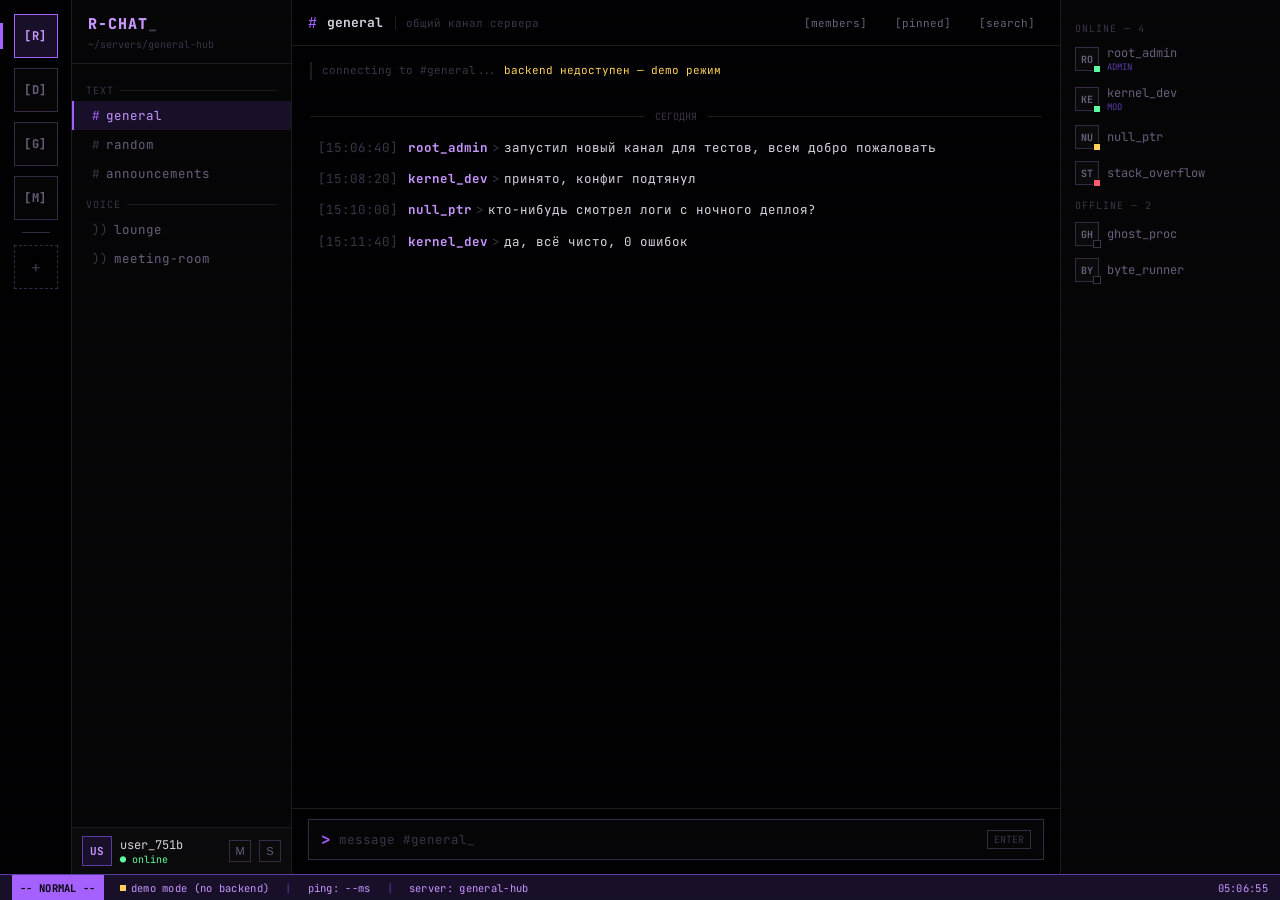
==== public/index.html @ 2342cffc "Add files via upload" ====
<!DOCTYPE html>
<html lang="ru">
<head>
<meta charset="UTF-8">
<title>R-CHAT</title>
<style>
@import url('https://fonts.googleapis.com/css2?family=JetBrains+Mono:wght@400;500;600;700;800&display=swap');

:root{
  --bg-void:#000000;
  --bg-panel:#050505;
  --bg-panel-alt:#0a0a0a;
  --bg-hover:#121212;
  --purple:#a561ff;
  --purple-bright:#c896ff;
  --purple-dim:#5e3aa6;
  --purple-deep:#180f28;
  --border:#1c1c1c;
  --border-bright:#332a44;
  --text:#d6d1e0;
  --text-dim:#68607c;
  --text-dimmer:#3a3548;
  --green:#5dffa0;
  --red:#ff5c6c;
  --yellow:#ffd15c;
}

*{box-sizing:border-box; margin:0; padding:0; border-radius:0 !important;}

html,body{
  height:100%;
  background:var(--bg-void);
  color:var(--text);
  font-family:'JetBrains Mono', monospace;
  overflow:hidden;
}

::selection{ background:var(--purple-dim); color:#fff; }

::-webkit-scrollbar{ width:8px; height:8px; }
::-webkit-scrollbar-track{ background:var(--bg-panel); }
::-webkit-scrollbar-thumb{ background:var(--border-bright); }
::-webkit-scrollbar-thumb:hover{ background:var(--purple-dim); }

body::before{
  content:"";
  position:fixed; inset:0;
  pointer-events:none;
  background:repeating-linear-gradient(
    to bottom,
    rgba(165,97,255,0.012) 0px,
    rgba(165,97,255,0.012) 1px,
    transparent 1px,
    transparent 3px
  );
  z-index:999;
}

.app{
  display:grid;
  grid-template-columns: 72px 220px 1fr 220px;
  grid-template-rows: 1fr 26px;
  height:100vh;
  width:100vw;
}

/* ================= SERVER RAIL ================= */
.server-rail{
  grid-row: 1 / 2;
  background:var(--bg-void);
  border-right:1px solid var(--border);
  display:flex;
  flex-direction:column;
  align-items:center;
  padding:14px 0;
  gap:10px;
  overflow-y:auto;
}
.server-btn{
  width:44px; height:44px;
  border:1px solid var(--border-bright);
  background:var(--bg-panel);
  color:var(--text-dim);
  display:flex; align-items:center; justify-content:center;
  font-size:12px; font-weight:700;
  cursor:pointer;
  position:relative;
  letter-spacing:0.5px;
  transition:border-color .12s, color .12s, background .12s;
}
.server-btn:hover{ border-color:var(--purple); color:var(--purple-bright); background:var(--bg-hover); }
.server-btn.active{
  border-color:var(--purple);
  color:var(--purple-bright);
  background:var(--purple-deep);
}
.server-btn.active::before{
  content:"";
  position:absolute; left:-15px; top:50%; transform:translateY(-50%);
  width:3px; height:26px;
  background:var(--purple);
}
.server-sep{
  width:28px; height:1px;
  background:var(--border-bright);
  margin:2px 0;
}
.server-add{
  width:44px; height:44px;
  border:1px dashed var(--border-bright);
  background:transparent;
  color:var(--text-dimmer);
  display:flex; align-items:center; justify-content:center;
  font-size:16px;
  cursor:pointer;
}
.server-add:hover{ color:var(--purple); border-color:var(--purple); }

/* ================= CHANNEL LIST ================= */
.channel-col{
  grid-row: 1 / 2;
  background:var(--bg-panel);
  border-right:1px solid var(--border);
  display:flex;
  flex-direction:column;
  min-width:0;
}
.brand{
  padding:14px 16px 12px 16px;
  border-bottom:1px solid var(--border);
}
.brand-logo{
  font-size:15px; font-weight:800; letter-spacing:1px;
  color:var(--purple-bright);
}
.brand-logo span{ color:var(--text-dimmer); }
.brand-path{
  margin-top:4px;
  font-size:10px;
  color:var(--text-dimmer);
  white-space:nowrap; overflow:hidden; text-overflow:ellipsis;
}

.channel-scroll{ flex:1; overflow-y:auto; padding:10px 0; }

.chan-group-label{
  font-size:10px;
  color:var(--text-dimmer);
  padding:10px 14px 4px 14px;
  letter-spacing:1px;
  display:flex; align-items:center; gap:6px;
}
.chan-group-label::after{
  content:"";
  flex:1; height:1px;
  background:var(--border);
}

.chan-item{
  padding:6px 14px 6px 18px;
  font-size:12.5px;
  color:var(--text-dim);
  cursor:pointer;
  display:flex; align-items:center; gap:6px;
  border-left:2px solid transparent;
  white-space:nowrap; overflow:hidden; text-overflow:ellipsis;
}
.chan-item:hover{ background:var(--bg-hover); color:var(--text); }
.chan-item.active{
  background:var(--purple-deep);
  color:var(--purple-bright);
  border-left:2px solid var(--purple);
}
.chan-hash{ color:var(--text-dimmer); }
.chan-item.active .chan-hash{ color:var(--purple); }

.user-footer{
  border-top:1px solid var(--border);
  padding:8px 10px;
  display:flex; align-items:center; gap:8px;
  background:var(--bg-panel-alt);
}
.user-avatar{
  width:30px; height:30px;
  background:var(--purple-deep);
  border:1px solid var(--purple-dim);
  color:var(--purple-bright);
  display:flex; align-items:center; justify-content:center;
  font-size:11px; font-weight:700;
  flex-shrink:0;
}
.user-meta{ min-width:0; flex:1; }
.user-name{ font-size:12px; color:var(--text); white-space:nowrap; overflow:hidden; text-overflow:ellipsis;}
.user-tag{ font-size:10px; color:var(--green); }
.user-icon-btn{
  width:22px; height:22px;
  border:1px solid var(--border-bright);
  color:var(--text-dim);
  background:transparent;
  display:flex; align-items:center; justify-content:center;
  font-size:11px; cursor:pointer;
}
.user-icon-btn:hover{ color:var(--purple-bright); border-color:var(--purple); }

/* ================= MAIN CHAT ================= */
.chat-col{
  grid-row: 1 / 2;
  display:flex;
  flex-direction:column;
  min-width:0;
  background:var(--bg-void);
}
.chat-header{
  height:46px;
  border-bottom:1px solid var(--border);
  display:flex; align-items:center;
  padding:0 16px;
  gap:10px;
  flex-shrink:0;
}
.chat-header .chan-hash{ color:var(--purple); font-size:15px; }
.chat-header .chan-title{ font-size:13px; font-weight:700; color:var(--text); }
.chat-header .chan-desc{
  font-size:11px; color:var(--text-dimmer);
  border-left:1px solid var(--border);
  padding-left:10px; margin-left:2px;
  white-space:nowrap; overflow:hidden; text-overflow:ellipsis;
}
.chat-header .spacer{flex:1;}
.chat-header .header-icon{
  font-size:11px; color:var(--text-dim); cursor:pointer; padding:4px 8px; border:1px solid transparent;
}
.chat-header .header-icon:hover{ border-color:var(--border-bright); color:var(--purple-bright); }

.msg-log{
  flex:1;
  overflow-y:auto;
  padding:16px 18px;
  display:flex; flex-direction:column;
  gap:2px;
}
.log-boot{
  color:var(--text-dimmer);
  font-size:11px;
  margin-bottom:14px;
  line-height:1.6;
  border-left:2px solid var(--border);
  padding-left:10px;
}
.log-boot .ok{ color:var(--green); }
.log-boot .warn{ color:var(--yellow); }

.msg-row{
  display:flex;
  gap:10px;
  padding:5px 8px;
  font-size:12.5px;
  line-height:1.55;
  align-items:flex-start;
}
.msg-row:hover{ background:var(--bg-panel); }
.msg-time{ color:var(--text-dimmer); flex-shrink:0; user-select:none; }
.msg-time::before{content:"["; }
.msg-time::after{content:"]"; }
.msg-body{ min-width:0; word-break:break-word; }
.msg-user{ color:var(--purple-bright); font-weight:700; }
.msg-user.self{ color:var(--green); }
.msg-arrow{ color:var(--text-dimmer); margin:0 4px; }
.msg-text{ color:var(--text); }

.day-divider{
  display:flex; align-items:center; gap:10px;
  color:var(--text-dimmer);
  font-size:10px;
  margin:14px 0 8px 0;
}
.day-divider::before, .day-divider::after{
  content:""; flex:1; height:1px; background:var(--border);
}

.input-bar{
  border-top:1px solid var(--border);
  padding:10px 16px 14px 16px;
  flex-shrink:0;
}
.input-wrap{
  display:flex; align-items:center;
  border:1px solid var(--border-bright);
  background:var(--bg-panel);
  padding:9px 12px;
  gap:8px;
}
.input-wrap:focus-within{ border-color:var(--purple); }
.prompt-chr{ color:var(--purple); font-weight:700; user-select:none; }
.input-wrap input{
  flex:1;
  background:transparent;
  border:none;
  outline:none;
  color:var(--text);
  font-family:'JetBrains Mono', monospace;
  font-size:12.5px;
}
.input-wrap input::placeholder{ color:var(--text-dimmer); }
.send-hint{
  font-size:10px; color:var(--text-dimmer);
  border:1px solid var(--border-bright);
  padding:2px 6px;
  flex-shrink:0;
}

/* ================= MEMBERS ================= */
.members-col{
  grid-row: 1 / 2;
  background:var(--bg-panel);
  border-left:1px solid var(--border);
  overflow-y:auto;
  padding:14px 0;
}
.member-group{
  font-size:10px;
  color:var(--text-dimmer);
  padding:8px 14px 4px 14px;
  letter-spacing:1px;
}
.member-row{
  display:flex; align-items:center; gap:8px;
  padding:6px 14px;
  cursor:pointer;
}
.member-row:hover{ background:var(--bg-hover); }
.member-avatar{
  width:24px; height:24px;
  background:var(--bg-panel-alt);
  border:1px solid var(--border-bright);
  color:var(--text-dim);
  display:flex; align-items:center; justify-content:center;
  font-size:10px; font-weight:700;
  position:relative;
  flex-shrink:0;
}
.status-sq{
  position:absolute; right:-3px; bottom:-3px;
  width:8px; height:8px;
  border:1px solid var(--bg-panel);
}
.status-sq.online{ background:var(--green); }
.status-sq.idle{ background:var(--yellow); }
.status-sq.offline{ background:var(--bg-void); border:1px solid var(--text-dimmer); }
.status-sq.dnd{ background:var(--red); }
.member-name{ font-size:12px; color:var(--text-dim); }
.member-row:hover .member-name{ color:var(--text); }
.member-role{ font-size:9px; color:var(--purple-dim); }

/* ================= STATUS BAR ================= */
.status-bar{
  grid-column: 1 / -1;
  grid-row: 2 / 3;
  background:var(--purple-deep);
  border-top:1px solid var(--purple-dim);
  display:flex; align-items:center;
  padding:0 12px;
  font-size:10.5px;
  color:var(--purple-bright);
  gap:16px;
  letter-spacing:0.3px;
}
.status-bar .seg{ display:flex; align-items:center; gap:5px; }
.status-bar .dot{ width:6px; height:6px; background:var(--green); }
.status-bar .dot.warn{ background:var(--yellow); }
.status-bar .divider{ color:var(--purple-dim); }
.status-bar .spacer{ flex:1; }
.status-mode{
  background:var(--purple);
  color:var(--bg-void);
  padding:0 8px;
  height:100%;
  display:flex; align-items:center;
  font-weight:700;
}

.channel-col, .chat-col, .members-col{ min-height:0; }

@media (max-width: 900px){
  .members-col{ display:none; }
  .app{ grid-template-columns: 60px 180px 1fr; }
}
</style>
</head>
<body>

<div class="app">
  <div class="server-rail" id="serverRail"></div>

  <div class="channel-col">
    <div class="brand">
      <div class="brand-logo">R-CHAT<span>_</span></div>
      <div class="brand-path" id="serverPath">~/servers/general-hub</div>
    </div>
    <div class="channel-scroll" id="channelScroll"></div>
    <div class="user-footer">
      <div class="user-avatar" id="myAvatar">YOU</div>
      <div class="user-meta">
        <div class="user-name" id="myName">user</div>
        <div class="user-tag">● online</div>
      </div>
      <button class="user-icon-btn" title="mute">M</button>
      <button class="user-icon-btn" title="settings">S</button>
    </div>
  </div>

  <div class="chat-col">
    <div class="chat-header">
      <span class="chan-hash" id="headerHash">#</span>
      <span class="chan-title" id="headerTitle">general</span>
      <span class="chan-desc" id="headerDesc">общий канал сервера</span>
      <div class="spacer"></div>
      <div class="header-icon">[members]</div>
      <div class="header-icon">[pinned]</div>
      <div class="header-icon">[search]</div>
    </div>

    <div class="msg-log" id="msgLog"></div>

    <div class="input-bar">
      <div class="input-wrap">
        <span class="prompt-chr">&gt;</span>
        <input id="msgInput" type="text" placeholder="message #general_" autocomplete="off" />
        <span class="send-hint">ENTER</span>
      </div>
    </div>
  </div>

  <div class="members-col" id="membersCol"></div>

  <div class="status-bar">
    <div class="status-mode" id="statusMode">-- NORMAL --</div>
    <div class="seg"><span class="dot" id="connDot"></span><span id="connLabel">connecting...</span></div>
    <div class="divider">|</div>
    <div class="seg" id="pingSeg">ping: --ms</div>
    <div class="divider">|</div>
    <div class="seg" id="chanSeg">server: --</div>
    <div class="spacer"></div>
    <div class="seg" id="clockSeg">00:00:00</div>
  </div>
</div>

<script>
/* =====================================================================
   R-CHAT frontend
   Talks to a Cloudflare Worker (+ D1) backend if API_BASE is set below.
   If unset, or if the backend is unreachable, falls back to local demo
   data automatically so the UI still works standalone.
   ===================================================================== */

const API_BASE = ""; // <-- set to your deployed worker URL, e.g. "https://r-chat-api.yoursubdomain.workers.dev"

let USE_MOCK = !API_BASE;

/* ---------- demo/fallback data (mirrors worker/schema.sql) ---------- */
const MOCK_SERVERS = [
  { id:'s1', code:'R', name:'general-hub', path:'~/servers/general-hub' },
  { id:'s2', code:'D', name:'dev-team', path:'~/servers/dev-team' },
  { id:'s3', code:'G', name:'gaming', path:'~/servers/gaming' },
  { id:'s4', code:'M', name:'music-lab', path:'~/servers/music-lab' },
];
const MOCK_CHANNELS = {
  s1: { text:[{id:'c1',name:'general',description:'общий канал сервера'},{id:'c2',name:'random',description:'обо всём и ни о чём'},{id:'c3',name:'announcements',description:'важные объявления'}],
        voice:[{id:'v1',name:'lounge'},{id:'v2',name:'meeting-room'}] },
  s2: { text:[{id:'c4',name:'backend',description:'серверная часть'},{id:'c5',name:'frontend',description:'клиентская часть'},{id:'c6',name:'deploys',description:'логи и релизы'}],
        voice:[{id:'v3',name:'standup'}] },
  s3: { text:[{id:'c7',name:'lobby',description:'сбор группы'},{id:'c8',name:'clips',description:'лучшие моменты'}],
        voice:[{id:'v4',name:'squad-1'},{id:'v5',name:'squad-2'}] },
  s4: { text:[{id:'c9',name:'tracks',description:'делимся треками'}],
        voice:[{id:'v6',name:'listening-room'}] },
};
const MOCK_MEMBERS = {
  s1: [{name:'root_admin',role:'ADMIN',status:'online'},{name:'kernel_dev',role:'MOD',status:'online'},{name:'null_ptr',role:'',status:'idle'},{name:'stack_overflow',role:'',status:'dnd'},{name:'ghost_proc',role:'',status:'offline'},{name:'byte_runner',role:'',status:'offline'}],
  s2: [{name:'root_admin',role:'ADMIN',status:'online'},{name:'compiler_err',role:'',status:'idle'},{name:'segfault',role:'',status:'offline'}],
  s3: [{name:'frag_master',role:'',status:'online'},{name:'afk_check',role:'',status:'idle'},{name:'respawn',role:'',status:'offline'}],
  s4: [{name:'dj_static',role:'',status:'online'},{name:'lofi_beats',role:'',status:'offline'}],
};
const MOCK_MESSAGES = {
  c1: [{user:'root_admin',time:1750000000000,text:'запустил новый канал для тестов, всем добро пожаловать'},
       {user:'kernel_dev',time:1750000100000,text:'принято, конфиг подтянул'},
       {user:'null_ptr',time:1750000200000,text:'кто-нибудь смотрел логи с ночного деплоя?'},
       {user:'kernel_dev',time:1750000300000,text:'да, всё чисто, 0 ошибок'}],
  c2: [{user:'ghost_proc',time:1750000400000,text:'кофе кончился, это критическая ошибка'},
       {user:'byte_runner',time:1750000500000,text:'сочувствую, у меня то же самое'}],
  c3: [{user:'root_admin',time:1750000600000,text:'плановые работы на сервере сегодня в 23:00'}],
  c4: [{user:'root_admin',time:1750000700000,text:'мёрджим ветку feature/auth в main'},
       {user:'compiler_err',time:1750000800000,text:'ревью отправил, два комментария'}],
  c5: [], c6: [{user:'root_admin',time:1750000900000,text:'деплой v1.4.2 завершён успешно'}],
  c7: [{user:'frag_master',time:1750001000000,text:'го катка через 10 минут'}],
  c8: [], c9: [{user:'dj_static',time:1750001100000,text:'новый трек в закрепе, послушайте'}],
};
let mockMsgCounter = 100;

/* ---------- state ---------- */
let servers = [];
let channelsByServer = {};   // serverId -> {text:[], voice:[]}
let membersByServer = {};    // serverId -> []
let currentServer = null;
let currentChannel = null;
let lastMsgTime = 0;
const myName = 'user_' + Math.random().toString(16).slice(2, 6);

/* ---------- api helpers ---------- */
async function apiGet(path){
  const res = await fetch(API_BASE + path);
  if(!res.ok) throw new Error('bad status ' + res.status);
  return res.json();
}
async function apiPost(path, body){
  const res = await fetch(API_BASE + path, {
    method:'POST',
    headers:{'Content-Type':'application/json'},
    body: JSON.stringify(body)
  });
  if(!res.ok) throw new Error('bad status ' + res.status);
  return res.json();
}

function setConnStatus(){
  const dot = document.getElementById('connDot');
  const label = document.getElementById('connLabel');
  if(USE_MOCK){
    dot.classList.add('warn');
    label.textContent = 'demo mode (no backend)';
  } else {
    dot.classList.remove('warn');
    label.textContent = 'connected';
  }
}

/* ---------- data loaders (try API, fall back to mock) ---------- */
async function loadServers(){
  if(!USE_MOCK){
    try{ return await apiGet('/api/servers'); }
    catch(e){ console.warn('backend unreachable, switching to demo data:', e.message); USE_MOCK = true; }
  }
  return MOCK_SERVERS;
}
async function loadChannels(serverId){
  if(!USE_MOCK){
    try{ return await apiGet(`/api/servers/${serverId}/channels`); }
    catch(e){ USE_MOCK = true; }
  }
  return MOCK_CHANNELS[serverId] || { text:[], voice:[] };
}
async function loadMembers(serverId){
  if(!USE_MOCK){
    try{ return await apiGet(`/api/servers/${serverId}/members`); }
    catch(e){ USE_MOCK = true; }
  }
  return MOCK_MEMBERS[serverId] || [];
}
async function loadMessages(channelId, after){
  if(!USE_MOCK){
    try{ return await apiGet(`/api/channels/${channelId}/messages?after=${after}`); }
    catch(e){ USE_MOCK = true; }
  }
  const all = MOCK_MESSAGES[channelId] || [];
  return all.filter(m => m.time > after);
}
async function sendMessage(channelId, user, text){
  if(!USE_MOCK){
    try{ return await apiPost(`/api/channels/${channelId}/messages`, { user, text }); }
    catch(e){ USE_MOCK = true; }
  }
  const msg = { user, text, time: Date.now() + (mockMsgCounter++) };
  if(!MOCK_MESSAGES[channelId]) MOCK_MESSAGES[channelId] = [];
  MOCK_MESSAGES[channelId].push(msg);
  return msg;
}

/* ---------- render: servers ---------- */
const serverRail = document.getElementById('serverRail');
function renderServers(){
  serverRail.innerHTML = '';
  servers.forEach(s=>{
    const btn = document.createElement('div');
    btn.className = 'server-btn' + (s.id===currentServer ? ' active':'');
    btn.textContent = '[' + s.code + ']';
    btn.title = s.name;
    btn.onclick = ()=> switchServer(s.id);
    serverRail.appendChild(btn);
  });
  const sep = document.createElement('div');
  sep.className = 'server-sep';
  serverRail.appendChild(sep);
  const add = document.createElement('div');
  add.className = 'server-add';
  add.textContent = '+';
  add.title = 'добавить сервер';
  serverRail.appendChild(add);
}

/* ---------- render: channels ---------- */
const channelScroll = document.getElementById('channelScroll');
const serverPathEl = document.getElementById('serverPath');
function renderChannels(){
  channelScroll.innerHTML = '';
  const server = servers.find(s=>s.id===currentServer);
  serverPathEl.textContent = server.path;

  const grp = channelsByServer[currentServer];

  const textLabel = document.createElement('div');
  textLabel.className = 'chan-group-label';
  textLabel.textContent = 'TEXT';
  channelScroll.appendChild(textLabel);

  grp.text.forEach(c=>{
    const item = document.createElement('div');
    item.className = 'chan-item' + (c.id===currentChannel ? ' active':'');
    item.innerHTML = '<span class="chan-hash">#</span><span>'+c.name+'</span>';
    item.onclick = ()=> switchChannel(c.id);
    channelScroll.appendChild(item);
  });

  const voiceLabel = document.createElement('div');
  voiceLabel.className = 'chan-group-label';
  voiceLabel.textContent = 'VOICE';
  channelScroll.appendChild(voiceLabel);

  grp.voice.forEach(v=>{
    const item = document.createElement('div');
    item.className = 'chan-item voice';
    item.innerHTML = '<span class="chan-hash">))</span><span>'+v.name+'</span>';
    channelScroll.appendChild(item);
  });
}

/* ---------- render: members ---------- */
const membersCol = document.getElementById('membersCol');
function renderMembers(members){
  membersCol.innerHTML = '';
  const online = members.filter(m=>m.status==='online'||m.status==='idle'||m.status==='dnd');
  const offline = members.filter(m=>m.status==='offline');

  const onlineLabel = document.createElement('div');
  onlineLabel.className = 'member-group';
  onlineLabel.textContent = 'ONLINE — ' + online.length;
  membersCol.appendChild(onlineLabel);
  online.forEach(m=>membersCol.appendChild(memberRow(m)));

  const offlineLabel = document.createElement('div');
  offlineLabel.className = 'member-group';
  offlineLabel.textContent = 'OFFLINE — ' + offline.length;
  membersCol.appendChild(offlineLabel);
  offline.forEach(m=>membersCol.appendChild(memberRow(m)));
}
function memberRow(m){
  const row = document.createElement('div');
  row.className = 'member-row';
  const initials = m.name.slice(0,2).toUpperCase();
  row.innerHTML = `
    <div class="member-avatar">${initials}<span class="status-sq ${m.status}"></span></div>
    <div>
      <div class="member-name">${m.name}</div>
      ${m.role ? '<div class="member-role">'+m.role+'</div>' : ''}
    </div>
  `;
  return row;
}

/* ---------- render: header + messages ---------- */
const headerTitle = document.getElementById('headerTitle');
const headerDesc = document.getElementById('headerDesc');
const msgLog = document.getElementById('msgLog');
const msgInput = document.getElementById('msgInput');
const chanSeg = document.getElementById('chanSeg');

function getCurrentChannelObj(){
  return channelsByServer[currentServer].text.find(c=>c.id===currentChannel);
}
function renderHeader(){
  const c = getCurrentChannelObj();
  headerTitle.textContent = c.name;
  headerDesc.textContent = c.description || '';
  msgInput.placeholder = 'message #' + c.name + '_';
  const server = servers.find(s=>s.id===currentServer);
  chanSeg.textContent = 'server: ' + server.name;
}

function messageRow(m, isSelf){
  const row = document.createElement('div');
  row.className = 'msg-row';
  const time = new Date(m.time);
  const t = [time.getHours(), time.getMinutes(), time.getSeconds()].map(n=>String(n).padStart(2,'0')).join(':');
  const userClass = isSelf ? 'msg-user self' : 'msg-user';
  row.innerHTML = `
    <span class="msg-time">${t}</span>
    <span class="msg-body"><span class="${userClass}">${escapeHtml(m.user)}</span><span class="msg-arrow">&gt;</span><span class="msg-text">${escapeHtml(m.text)}</span></span>
  `;
  return row;
}
function escapeHtml(str){
  const div = document.createElement('div');
  div.textContent = str;
  return div.innerHTML;
}

async function loadAndRenderMessages(){
  msgLog.innerHTML = '';
  const boot = document.createElement('div');
  boot.className = 'log-boot';
  boot.innerHTML = USE_MOCK
    ? `connecting to #${getCurrentChannelObj().name}... <span class="warn">backend недоступен — demo режим</span>`
    : `connecting to #${getCurrentChannelObj().name}...<br>handshake <span class="ok">ok</span> — history loaded — D1 <span class="ok">active</span>`;
  msgLog.appendChild(boot);

  const divider = document.createElement('div');
  divider.className = 'day-divider';
  divider.textContent = 'СЕГОДНЯ';
  msgLog.appendChild(divider);

  const msgs = await loadMessages(currentChannel, 0);
  msgs.forEach(m=>msgLog.appendChild(messageRow(m, m.user===myName)));
  lastMsgTime = msgs.length ? msgs[msgs.length-1].time : 0;
  msgLog.scrollTop = msgLog.scrollHeight;
  setConnStatus();
}

async function pollNewMessages(){
  if(currentChannel === null) return;
  const msgs = await loadMessages(currentChannel, lastMsgTime);
  if(msgs.length){
    msgs.forEach(m=>msgLog.appendChild(messageRow(m, m.user===myName)));
    lastMsgTime = msgs[msgs.length-1].time;
    msgLog.scrollTop = msgLog.scrollHeight;
  }
  setConnStatus();
}

/* ---------- navigation ---------- */
async function switchServer(serverId){
  currentServer = serverId;
  channelsByServer[serverId] = channelsByServer[serverId] || await loadChannels(serverId);
  currentChannel = channelsByServer[serverId].text[0].id;
  renderServers();
  renderChannels();
  renderHeader();
  await loadAndRenderMessages();
  membersByServer[serverId] = await loadMembers(serverId);
  renderMembers(membersByServer[serverId]);
}
async function switchChannel(channelId){
  currentChannel = channelId;
  renderChannels();
  renderHeader();
  await loadAndRenderMessages();
}

/* ---------- send message ---------- */
msgInput.addEventListener('keydown', async (e)=>{
  if(e.key === 'Enter'){
    const val = msgInput.value.trim();
    if(!val) return;
    msgInput.value = '';
    const msg = await sendMessage(currentChannel, myName, val);
    msgLog.appendChild(messageRow(msg, true));
    lastMsgTime = Math.max(lastMsgTime, msg.time);
    msgLog.scrollTop = msgLog.scrollHeight;
    setConnStatus();
  }
});

/* ---------- clock / status bar ---------- */
const clockSeg = document.getElementById('clockSeg');
const pingSeg = document.getElementById('pingSeg');
function tickClock(){
  const now = new Date();
  clockSeg.textContent = [now.getHours(), now.getMinutes(), now.getSeconds()].map(n=>String(n).padStart(2,'0')).join(':');
}
setInterval(tickClock, 1000);
setInterval(()=>{ pingSeg.textContent = 'ping: ' + (Math.floor(Math.random()*20)+8) + 'ms'; }, 4000);
setInterval(pollNewMessages, 3000);
tickClock();

/* ---------- init ---------- */
document.getElementById('myName').textContent = myName;
document.getElementById('myAvatar').textContent = myName.slice(0,2).toUpperCase();

(async function init(){
  servers = await loadServers();
  await switchServer(servers[0].id);
})();
</script>
</body>
</html>
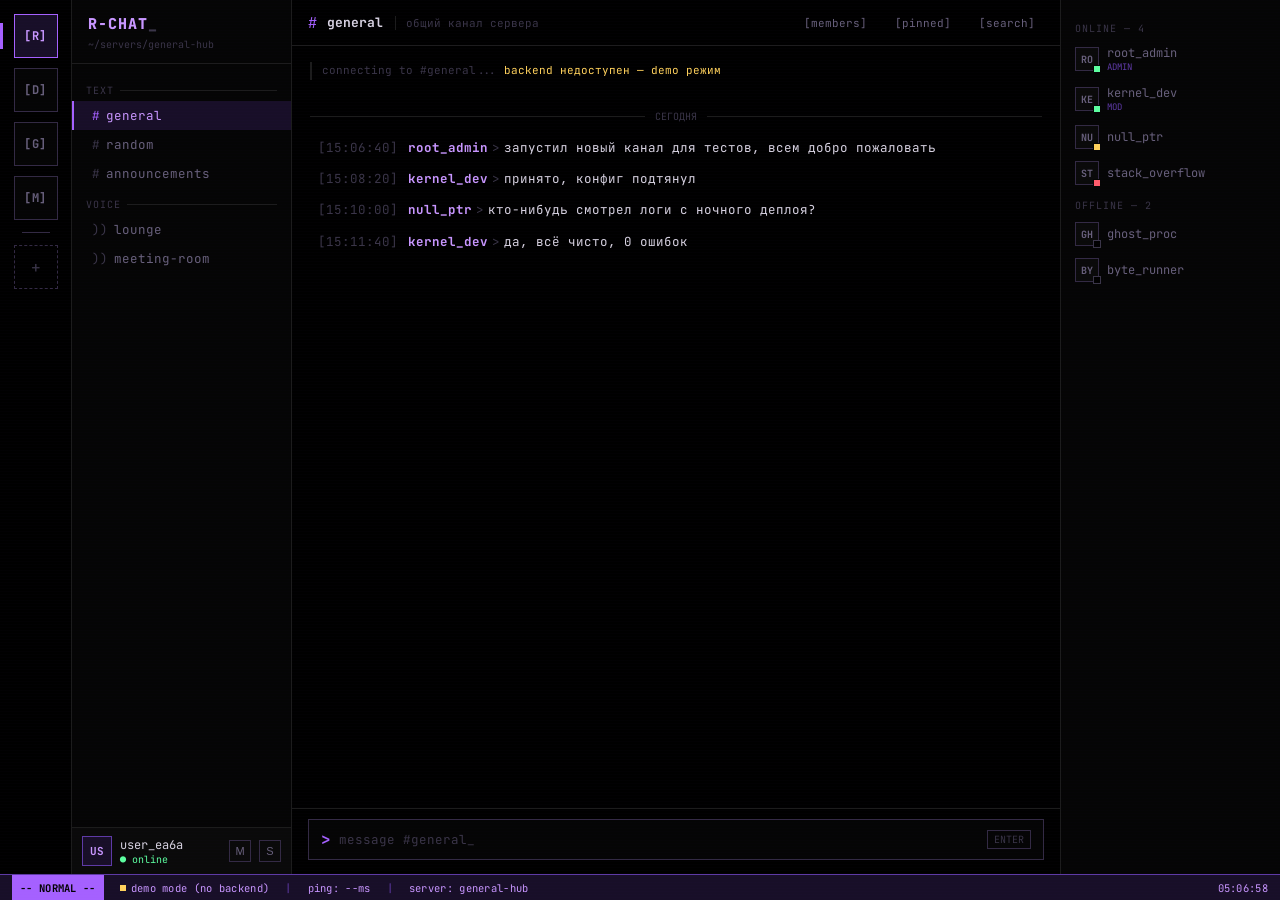
==== commit 2bf5d7d1: "Update index.html" ====
--- a/public/index.html
+++ b/public/index.html
@@ -453,7 +453,7 @@
    data automatically so the UI still works standalone.
    ===================================================================== */
 
-const API_BASE = ""; // <-- set to your deployed worker URL, e.g. "https://r-chat-api.yoursubdomain.workers.dev"
+const API_BASE = "https://r-chat.rusmersr.workers.dev/"; // <-- set to your deployed worker URL, e.g. "https://r-chat-api.yoursubdomain.workers.dev"
 
 let USE_MOCK = !API_BASE;
 
